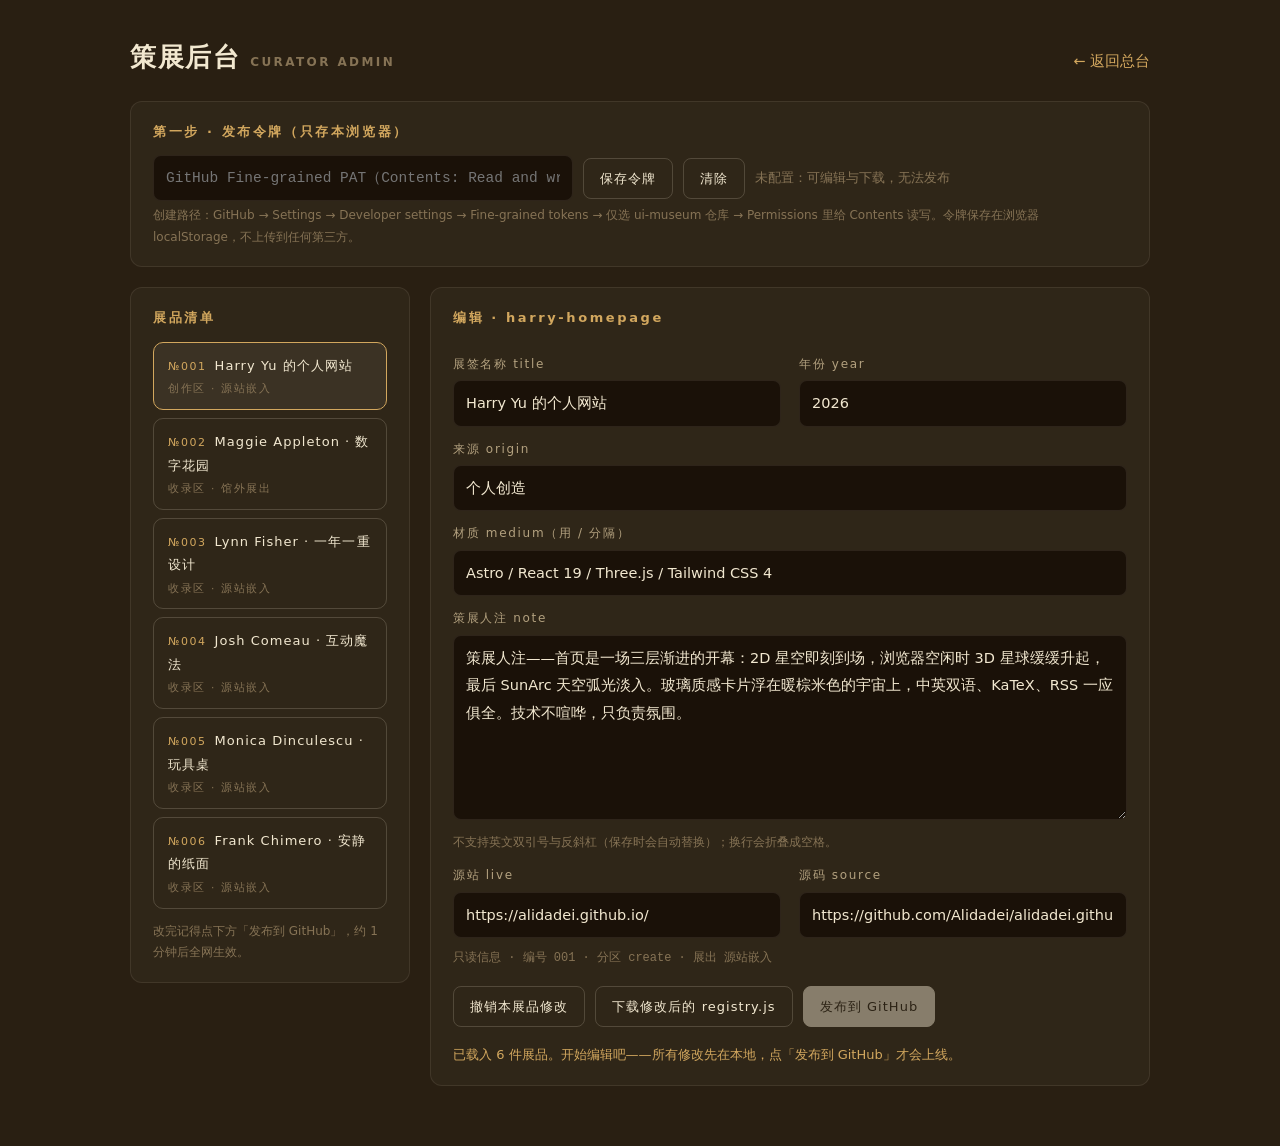
==== admin/index.html @ f0189760 "feat: 策展后台——可视化编辑展品介绍，GitHub API 一键发布（admin/ + admin-core 外科手术回写 + 回归测试）" ====
<!doctype html>
<html lang="zh-CN">
<head>
<meta charset="utf-8">
<meta name="viewport" content="width=device-width, initial-scale=1">
<title>策展后台 · 界面收藏馆</title>
<meta name="robots" content="noindex">
<meta name="theme-color" content="#291f12">
<link rel="icon" href="data:image/svg+xml,%3Csvg xmlns='http://www.w3.org/2000/svg' viewBox='0 0 64 64'%3E%3Crect x='4' y='4' width='56' height='56' rx='10' fill='%23b5442f'/%3E%3Ctext x='32' y='45' font-size='34' text-anchor='middle' fill='%23f6ecdb' font-family='serif'%3E%E7%AD%96%3C/text%3E%3C/svg%3E">
<link rel="stylesheet" href="../shared/earth-tokens/tokens.css">
<style>
  * { box-sizing: border-box; margin: 0; padding: 0; }
  body {
    background: var(--bg); color: var(--ink);
    font-family: "Segoe UI", "PingFang SC", "Microsoft YaHei", system-ui, sans-serif;
    font-size: 14.5px; line-height: 1.8; min-height: 100vh; padding: 34px 40px 60px;
  }
  main { max-width: 1020px; margin: 0 auto; }
  a { color: var(--gold); text-decoration: none; }
  a:hover { text-decoration: underline; }
  .top { display: flex; justify-content: space-between; align-items: baseline; flex-wrap: wrap; gap: 10px; }
  h1 { font-size: 26px; font-weight: 700; letter-spacing: 0.06em; }
  h1 small { color: var(--ink-faint); font-size: 12px; letter-spacing: 0.2em; margin-left: 10px; }
  .panel {
    border: 1px solid var(--line-soft); border-radius: 12px;
    background: rgba(242, 232, 208, 0.03); padding: 18px 22px; margin-top: 20px;
  }
  .panel h2 { font-size: 13px; letter-spacing: 0.2em; color: var(--gold); font-weight: 600; margin-bottom: 12px; }
  .row { display: flex; gap: 10px; flex-wrap: wrap; align-items: center; }
  input[type="text"], input[type="password"], textarea {
    width: 100%; background: var(--soil); color: var(--ink);
    border: 1px solid var(--line-soft); border-radius: 8px;
    padding: 9px 12px; font: inherit; outline: none;
  }
  input:focus, textarea:focus { border-color: var(--gold); }
  textarea { resize: vertical; line-height: 1.9; }
  input[type="password"] { max-width: 420px; font-family: ui-monospace, Consolas, monospace; }
  label { display: block; font-size: 12px; color: var(--ink-dim); letter-spacing: 0.14em; margin: 12px 0 5px; }
  button {
    font: inherit; font-size: 13px; letter-spacing: 0.08em;
    background: none; color: var(--ink); border: 1px solid var(--line);
    border-radius: 8px; padding: 8px 16px; cursor: pointer;
    transition: background 0.2s, color 0.2s, border-color 0.2s;
  }
  button:hover { border-color: var(--gold); }
  button.primary { background: var(--ink); color: var(--bg); border-color: var(--ink); }
  button.primary:hover { background: var(--gold); border-color: var(--gold); }
  button.danger { color: var(--seal); border-color: var(--seal); }
  button:disabled { opacity: 0.45; cursor: not-allowed; }
  .layout { display: grid; grid-template-columns: 280px 1fr; gap: 20px; margin-top: 20px; align-items: start; }
  .exlist { display: flex; flex-direction: column; gap: 8px; }
  .exlist button { text-align: left; padding: 11px 14px; border-radius: 10px; }
  .exlist button.on { border-color: var(--gold); background: rgba(242, 232, 208, 0.06); }
  .exlist .no { color: var(--gold); font-size: 11px; margin-right: 8px; letter-spacing: 0.14em; }
  .exlist .dirty::after { content: " ●"; color: var(--gold); }
  .exlist .zone { display: block; font-size: 10.5px; color: var(--ink-faint); letter-spacing: 0.16em; margin-top: 2px; }
  .grid2 { display: grid; grid-template-columns: 1fr 1fr; gap: 0 18px; }
  .meta { color: var(--ink-faint); font-size: 12px; margin-top: 10px; font-family: ui-monospace, Consolas, monospace; }
  .status { margin-top: 16px; font-size: 13px; color: var(--ink-dim); min-height: 24px; white-space: pre-wrap; }
  .status.err { color: var(--seal); }
  .status.ok { color: var(--gold); }
  .note-hint { font-size: 12px; color: var(--ink-faint); margin-top: 4px; }
  @media (max-width: 760px) { .layout { grid-template-columns: 1fr; } .grid2 { grid-template-columns: 1fr; } body { padding: 24px 18px 60px; } }
</style>
</head>
<body>
<main>
  <div class="top">
    <h1>策展后台<small>CURATOR ADMIN</small></h1>
    <a href="../">← 返回总台</a>
  </div>

  <div class="panel">
    <h2>第一步 · 发布令牌（只存本浏览器）</h2>
    <div class="row">
      <input type="password" id="token" placeholder="GitHub Fine-grained PAT（Contents: Read and write，仅限 ui-museum）">
      <button id="saveToken" type="button">保存令牌</button>
      <button id="clearToken" type="button">清除</button>
      <span id="tokenState" style="font-size:12.5px;color:var(--ink-faint)">未配置：可编辑与下载，无法发布</span>
    </div>
    <p class="note-hint">创建路径：GitHub → Settings → Developer settings → Fine-grained tokens → 仅选 ui-museum 仓库 → Permissions 里给 Contents 读写。令牌保存在浏览器 localStorage，不上传到任何第三方。</p>
  </div>

  <div class="layout">
    <div class="panel" style="margin-top:0">
      <h2>展品清单</h2>
      <div class="exlist" id="exlist"></div>
      <p class="note-hint" style="margin-top:12px">改完记得点下方「发布到 GitHub」，约 1 分钟后全网生效。</p>
    </div>

    <div class="panel" style="margin-top:0">
      <h2 id="editTitle">选择一件展品</h2>
      <div class="grid2">
        <div><label>展签名称 title</label><input type="text" id="f-title"></div>
        <div><label>年份 year</label><input type="text" id="f-year"></div>
      </div>
      <label>来源 origin</label><input type="text" id="f-origin">
      <label>材质 medium（用 / 分隔）</label><input type="text" id="f-medium">
      <label>策展人注 note</label>
      <textarea id="f-note" rows="6"></textarea>
      <p class="note-hint">不支持英文双引号与反斜杠（保存时会自动替换）；换行会折叠成空格。</p>
      <div class="grid2">
        <div><label>源站 live</label><input type="text" id="f-live"></div>
        <div><label>源码 source</label><input type="text" id="f-source"></div>
      </div>
      <div class="meta" id="f-meta"></div>
      <div class="row" style="margin-top:16px">
        <button id="revert" type="button">撤销本展品修改</button>
        <button id="download" type="button">下载修改后的 registry.js</button>
        <button id="publish" type="button" class="primary">发布到 GitHub</button>
      </div>
      <div class="status" id="status"></div>
    </div>
  </div>
</main>

<script src="admin-core.js"></script>
<script src="../registry.js"></script>
<script>
(function () {
  "use strict";
  const TOKEN_KEY = "museum-admin-token";
  const REPO = "Alidadei/ui-museum";
  const PATH = "registry.js";
  const FIELDS = ["title", "year", "origin", "medium", "note", "live", "source"];
  // medium 是数组字段（["a","b"] → "a / b"），单独走读写通道
  const getFieldOn = (slice, f) => f === "medium"
    ? RegistryDoc.getArrayField(slice, f)
    : RegistryDoc.getField(slice, f);
  const setFieldOn = (slice, f, v) => f === "medium"
    ? RegistryDoc.setArrayField(slice, f, v)
    : RegistryDoc.setField(slice, f, v);

  const $ = (id) => document.getElementById(id);
  const statusEl = $("status");
  let doc = null;          // RegistryDoc.parse 的结果（基于仓库原文件）
  let originalText = "";   // 拉取到的 registry.js 原文
  let currentId = null;
  const edits = {};        // { "id:field": value }
  let currentSha = null;

  const setStatus = (msg, cls) => { statusEl.textContent = msg; statusEl.className = "status" + (cls ? " " + cls : ""); };
  const getToken = () => localStorage.getItem(TOKEN_KEY) || "";

  function refreshTokenState(msg) {
    const t = getToken();
    $("token").value = t;
    $("tokenState").textContent = msg || (t ? "已保存令牌（长度 " + t.length + "）" : "未配置：可编辑与下载，无法发布");
    $("publish").disabled = !t;
  }

  function allEdits() {
    // 合并同一展品的多字段修改
    const byId = {};
    Object.keys(edits).forEach((k) => {
      const [id, field] = k.split(":");
      (byId[id] = byId[id] || {})[field] = edits[k];
    });
    const list = [];
    doc.entries.forEach((e) => {
      const id = RegistryDoc.entryId(e.slice);
      if (!byId[id]) return;
      let slice = e.slice;
      Object.keys(byId[id]).forEach((f) => { slice = setFieldOn(slice, f, byId[id][f]); });
      list.push({ start: e.start, end: e.end, text: slice });
    });
    return list;
  }

  function applyEditsToForm(id) {
    const e = doc.entries.find((e) => RegistryDoc.entryId(e.slice) === id);
    if (!e) return;
    let slice = e.slice;
    FIELDS.forEach((f) => {
      const k = id + ":" + f;
      if (edits[k] !== undefined) slice = RegistryDoc.setField(slice, f, edits[k]);
    });
    $("editTitle").textContent = "编辑 · " + id;
    FIELDS.forEach((f) => {
      const v = getFieldOn(slice, f);
      if (f === "note") $("f-note").value = v || "";
      else $("f-" + f).value = v || "";
    });
    const offsite = /embed:\s*false/.test(slice);
    $("f-meta").textContent = "只读信息 · " +
      "编号 " + (RegistryDoc.getField(slice, "no") || "?") +
      " · 分区 " + (RegistryDoc.getField(slice, "zone") || "collect") +
      " · 展出 " + (offsite ? "馆外（新窗口）" : (RegistryDoc.getField(slice, "url") ? "源站嵌入" : "本地 uis/"));
  }

  function markDirty() {
    document.querySelectorAll(".exlist button").forEach((b) => {
      const any = Object.keys(edits).some((k) => k.startsWith(b.dataset.id + ":"));
      b.classList.toggle("dirty", any);
    });
  }

  function selectExhibit(id) {
    currentId = id;
    document.querySelectorAll(".exlist button").forEach((b) => b.classList.toggle("on", b.dataset.id === id));
    applyEditsToForm(id);
  }

  function buildList() {
    const box = $("exlist");
    box.innerHTML = "";
    EXHIBITS.forEach((ex) => {
      const b = document.createElement("button");
      b.type = "button";
      b.dataset.id = ex.id;
      const no = document.createElement("span");
      no.className = "no";
      no.textContent = "№" + ex.no;
      b.appendChild(no);
      b.appendChild(document.createTextNode(ex.title));
      const z = document.createElement("span");
      z.className = "zone";
      z.textContent = (ex.zone === "create" ? "创作区" : "收录区") + " · " + (ex.embed === false ? "馆外展出" : (ex.path ? "本地 uis/" : "源站嵌入"));
      b.appendChild(z);
      b.addEventListener("click", () => selectExhibit(ex.id));
      box.appendChild(b);
    });
  }

  async function loadRegistry() {
    setStatus("正在载入 registry.js …");
    const res = await fetch("../registry.js", { cache: "no-store" });
    originalText = await res.text();
    doc = RegistryDoc.parse(originalText);
    buildList();
    selectExhibit(EXHIBITS[0].id);
    setStatus("已载入 " + EXHIBITS.length + " 件展品。开始编辑吧——所有修改先在本地，点「发布到 GitHub」才会上线。", "ok");
  }

  FIELDS.forEach((f) => {
    $("f-" + f).addEventListener("input", () => {
      if (!currentId) return;
      const original = getFieldOn(
        doc.entries.find((e) => RegistryDoc.entryId(e.slice) === currentId).slice, f);
      const now = $("f-" + f).value;
      if (now === original) delete edits[currentId + ":" + f];
      else edits[currentId + ":" + f] = now;
      markDirty();
    });
  });

  $("saveToken").addEventListener("click", () => {
    localStorage.setItem(TOKEN_KEY, $("token").value.trim());
    refreshTokenState("令牌已保存到本浏览器 ✓");
  });
  $("clearToken").addEventListener("click", () => {
    localStorage.removeItem(TOKEN_KEY);
    $("token").value = "";
    refreshTokenState("已清除");
  });

  $("revert").addEventListener("click", () => {
    if (!currentId) return;
    Object.keys(edits).forEach((k) => { if (k.startsWith(currentId + ":")) delete edits[k]; });
    applyEditsToForm(currentId);
    markDirty();
    setStatus("已撤销「" + currentId + "」的本地修改。");
  });

  $("download").addEventListener("click", () => {
    const text = RegistryDoc.applyEdits(originalText, allEdits());
    const blob = new Blob([text], { type: "text/javascript" });
    const a = document.createElement("a");
    a.href = URL.createObjectURL(blob);
    a.download = "registry.js";
    a.click();
    URL.revokeObjectURL(a.href);
  });

  $("publish").addEventListener("click", async () => {
    const token = getToken();
    if (!token) { setStatus("请先保存发布令牌。", "err"); return; }
    const editsList = allEdits();
    if (!editsList.length) { setStatus("没有需要发布的修改。", "err"); return; }
    const newText = RegistryDoc.applyEdits(originalText, editsList);
    try { new Function(newText + "; return EXHIBITS.length;"); }
    catch (e) { setStatus("改写结果语法异常，已阻止发布：" + e.message, "err"); return; }

    setStatus("正在发布…");
    try {
      const meta = await fetch("https://api.github.com/repos/" + REPO + "/contents/" + PATH + "?ref=main", {
        headers: { Authorization: "Bearer " + token, Accept: "application/vnd.github+json" },
      });
      if (!meta.ok) throw new Error("读取仓库文件失败（" + meta.status + "）：令牌无效或没有 Contents 读权限");
      currentSha = (await meta.json()).sha;

      const put = await fetch("https://api.github.com/repos/" + REPO + "/contents/" + PATH, {
        method: "PUT",
        headers: { Authorization: "Bearer " + token, Accept: "application/vnd.github+json" },
        body: JSON.stringify({
          message: "策展后台: 更新展品介绍",
          content: btoa(unescape(encodeURIComponent(newText))),
          sha: currentSha,
          branch: "main",
        }),
      });
      if (!put.ok) {
        const err = await put.json().catch(() => ({}));
        throw new Error("提交失败（" + put.status + "）：" + (err.message || "未知错误"));
      }
      const commit = (await put.json()).commit;
      setStatus("已提交 ✓（" + commit.sha.slice(0, 7) + "）GitHub Pages 约 1 分钟后自动上线，届时点「刷新」可载入最新内容。\n本次修改了：" + Object.keys(edits).map((k) => k.replace(":", " 的 ")).join("；"), "ok");
      originalText = newText;
      doc = RegistryDoc.parse(originalText);
      Object.keys(edits).forEach((k) => delete edits[k]);
      markDirty();
    } catch (e) {
      setStatus("✗ " + e.message, "err");
    }
  });

  // ── 启动 ──
  refreshTokenState();
  loadRegistry().catch((e) => setStatus("载入失败：" + e.message, "err"));
})();
</script>
</body>
</html>
---- shared/earth-tokens/tokens.css ----
/* ============================================================
 * 馆藏原子 原001 · 夯土色票 earth-tokens
 * ------------------------------------------------------------
 * 界面收藏馆全套土色系设计令牌（CSS 自定义属性）。
 * 引入本文件后即可使用：
 *   --bg        暗夯土底色
 *   --bg-soft   顶部光晕 / 亮一档的底
 *   --ink       主文字（米色）
 *   --ink-dim   次级文字
 *   --ink-faint 弱化文字
 *   --gold      赭金点缀
 *   --seal      印章红
 *   --soil      相框 / 深处土黑
 *   --line / --line-soft  发丝分隔线
 * 总台 (assets/hub.css) 正通过 @import 领用本原子。
 * ============================================================ */

:root {
  --bg: #291f12;
  --bg-soft: #46331a;
  --ink: #f2e8d0;
  --ink-dim: #b3a17f;
  --ink-faint: #867355;
  --gold: #d2a75e;
  --seal: #b5442f;
  --soil: #1a1108;
  --line: rgba(242, 232, 208, 0.18);
  --line-soft: rgba(242, 232, 208, 0.09);
}
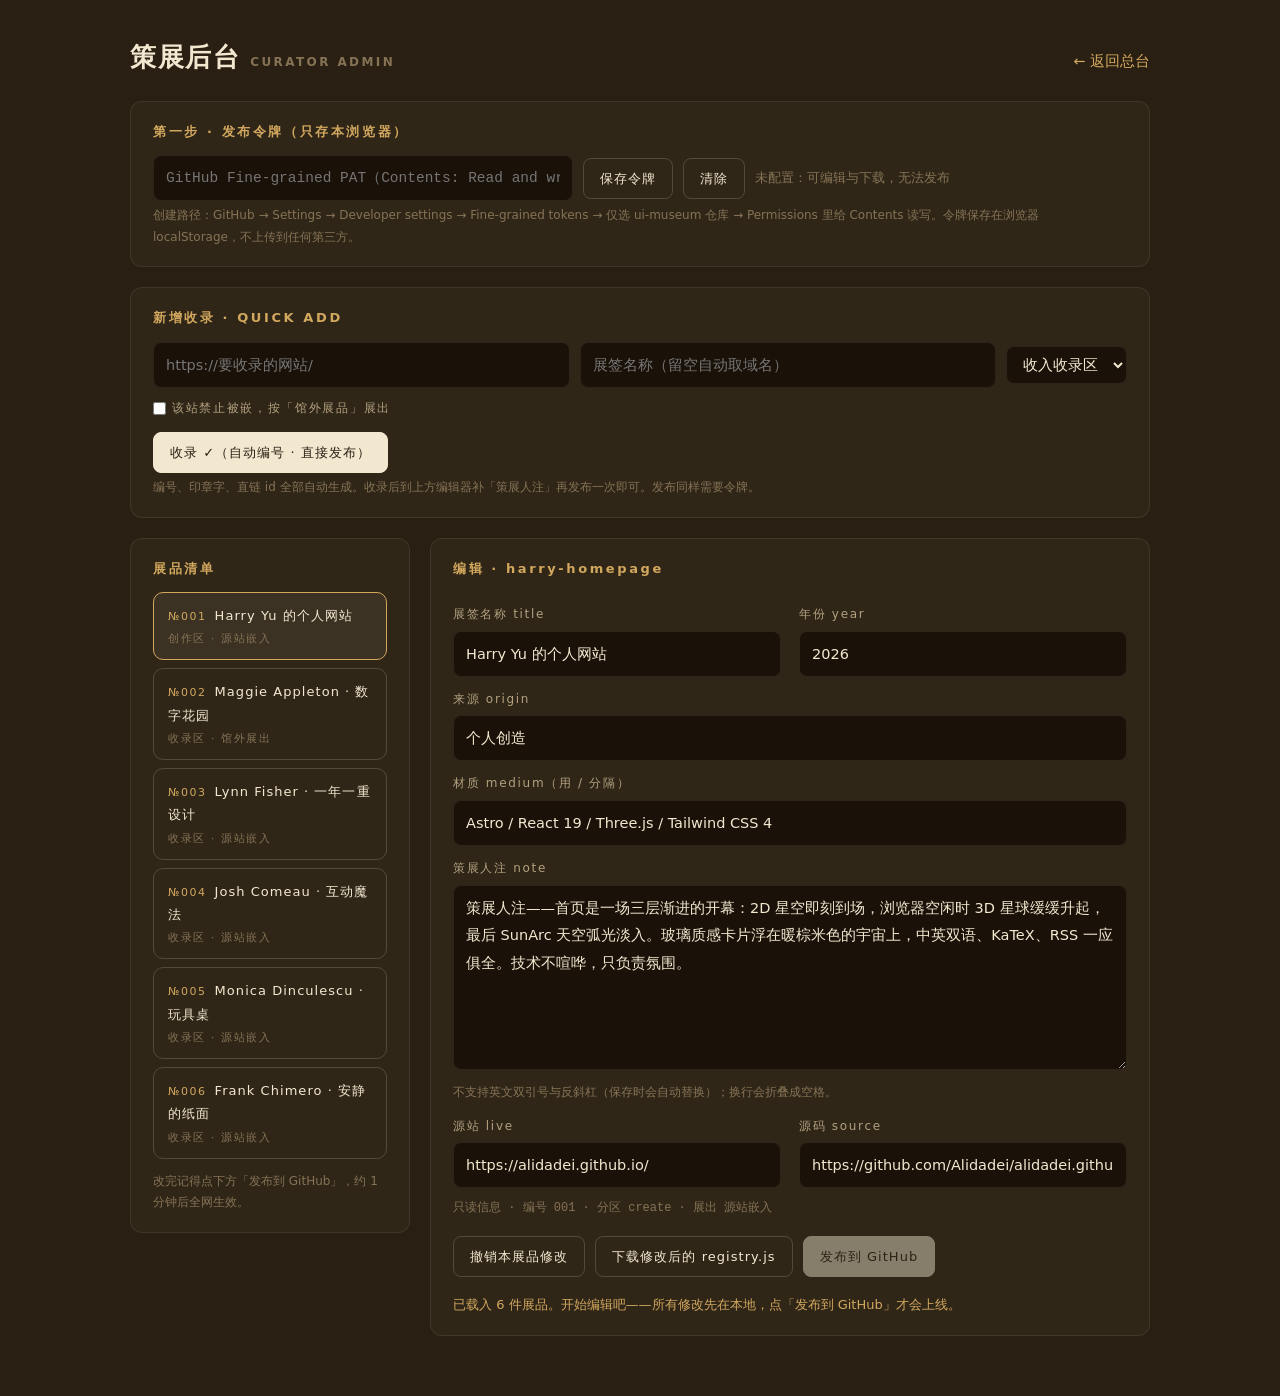
==== commit 1e90875b: "feat: 策展后台新增「收录 ✓」——填 URL 一键收录（自动编号/印章字/直链 id，生成条目直进发布管线）" ====
--- a/admin/index.html
+++ b/admin/index.html
@@ -81,6 +81,28 @@
     <p class="note-hint">创建路径：GitHub → Settings → Developer settings → Fine-grained tokens → 仅选 ui-museum 仓库 → Permissions 里给 Contents 读写。令牌保存在浏览器 localStorage，不上传到任何第三方。</p>
   </div>
 
+  <div class="panel">
+    <h2>新增收录 · QUICK ADD</h2>
+    <div class="row">
+      <input type="text" id="na-url" placeholder="https://要收录的网站/" style="flex:1; min-width:260px">
+      <input type="text" id="na-title" placeholder="展签名称（留空自动取域名）" style="flex:1; min-width:220px">
+      <select id="na-zone" style="background:var(--soil);color:var(--ink);border:1px solid var(--line-soft);border-radius:8px;padding:9px 12px;font:inherit">
+        <option value="collect">收入收录区</option>
+        <option value="create">放入创作区</option>
+      </select>
+    </div>
+    <div class="row" style="margin-top:10px">
+      <label style="margin:0;display:flex;align-items:center;gap:6px;cursor:pointer">
+        <input type="checkbox" id="na-embed"> 该站禁止被嵌，按「馆外展品」展出
+      </label>
+      <span id="na-preview" style="font-size:12px;color:var(--ink-faint)"></span>
+    </div>
+    <div class="row" style="margin-top:12px">
+      <button id="na-go" type="button" class="primary">收录 ✓（自动编号 · 直接发布）</button>
+    </div>
+    <p class="note-hint">编号、印章字、直链 id 全部自动生成。收录后到上方编辑器补「策展人注」再发布一次即可。发布同样需要令牌。</p>
+  </div>
+
   <div class="layout">
     <div class="panel" style="margin-top:0">
       <h2>展品清单</h2>
@@ -138,6 +160,29 @@
   let currentId = null;
   const edits = {};        // { "id:field": value }
   let currentSha = null;
+  let pendingInsert = null; // 待发布的新增条目 { at, block }
+
+  const CN = ["壹", "贰", "叁", "肆", "伍", "陆", "柒", "捌", "玖", "拾", "拾壹", "拾贰"];
+
+  function genId(url) {
+    let host = url;
+    try { host = new URL(url).hostname; } catch (_) {}
+    let base = host.replace(/^www\./, "").split(".")
+      .filter((p) => !["com", "net", "org", "io", "me", "ca", "cn", "dev", "app"].includes(p))
+      .join("-") || host;
+    base = base.toLowerCase().replace(/[^a-z0-9-]+/g, "-").replace(/^-+|-+$/g, "") || "site";
+    let id = base, k = 2;
+    while (EXHIBITS.some((x) => x.id === id)) id = base + "-" + (k++);
+    return id;
+  }
+  function nextNo() {
+    const mx = Math.max(0, ...EXHIBITS.map((x) => parseInt(x.no, 10) || 0));
+    return String(mx + 1).padStart(3, "0");
+  }
+  function nextCn() {
+    const used = new Set(EXHIBITS.map((x) => x.cn));
+    return CN.find((c) => !used.has(c)) || "展";
+  }
 
   const setStatus = (msg, cls) => { statusEl.textContent = msg; statusEl.className = "status" + (cls ? " " + cls : ""); };
   const getToken = () => localStorage.getItem(TOKEN_KEY) || "";
@@ -272,16 +317,19 @@
     URL.revokeObjectURL(a.href);
   });
 
-  $("publish").addEventListener("click", async () => {
+  $("publish").addEventListener("click", () => publishAll("正在发布…"));
+
+  async function publishAll(prefix) {
     const token = getToken();
-    if (!token) { setStatus("请先保存发布令牌。", "err"); return; }
-    const editsList = allEdits();
-    if (!editsList.length) { setStatus("没有需要发布的修改。", "err"); return; }
-    const newText = RegistryDoc.applyEdits(originalText, editsList);
+    if (!token) { setStatus("请先保存发布令牌。", "err"); return false; }
+    const ops = allEdits();
+    if (pendingInsert) ops.push(pendingInsert);
+    if (!ops.length) { setStatus("没有需要发布的修改。", "err"); return false; }
+    const newText = RegistryDoc.applyEdits(originalText, ops);
     try { new Function(newText + "; return EXHIBITS.length;"); }
-    catch (e) { setStatus("改写结果语法异常，已阻止发布：" + e.message, "err"); return; }
-
-    setStatus("正在发布…");
+    catch (e) { setStatus("改写结果语法异常，已阻止发布：" + e.message, "err"); return false; }
+
+    setStatus(prefix);
     try {
       const meta = await fetch("https://api.github.com/repos/" + REPO + "/contents/" + PATH + "?ref=main", {
         headers: { Authorization: "Bearer " + token, Accept: "application/vnd.github+json" },
@@ -293,7 +341,7 @@
         method: "PUT",
         headers: { Authorization: "Bearer " + token, Accept: "application/vnd.github+json" },
         body: JSON.stringify({
-          message: "策展后台: 更新展品介绍",
+          message: pendingInsert ? "策展后台: 新增收录 + 更新展品介绍" : "策展后台: 更新展品介绍",
           content: btoa(unescape(encodeURIComponent(newText))),
           sha: currentSha,
           branch: "main",
@@ -304,14 +352,58 @@
         throw new Error("提交失败（" + put.status + "）：" + (err.message || "未知错误"));
       }
       const commit = (await put.json()).commit;
-      setStatus("已提交 ✓（" + commit.sha.slice(0, 7) + "）GitHub Pages 约 1 分钟后自动上线，届时点「刷新」可载入最新内容。\n本次修改了：" + Object.keys(edits).map((k) => k.replace(":", " 的 ")).join("；"), "ok");
+      const opsCount = ops.length;
+      pendingInsert = null;
       originalText = newText;
       doc = RegistryDoc.parse(originalText);
       Object.keys(edits).forEach((k) => delete edits[k]);
       markDirty();
+      setStatus("已提交 ✓（" + commit.sha.slice(0, 7) + "）GitHub Pages 约 1 分钟后自动上线，页面即将刷新载入最新清单。本次共 " + opsCount + " 处改动。", "ok");
+      setTimeout(() => location.reload(), 2200);
+      return true;
     } catch (e) {
       setStatus("✗ " + e.message, "err");
+      return false;
     }
+  }
+
+  /* ── 新增收录 ── */
+  function naPreview() {
+    const raw = $("na-url").value.trim();
+    const p = $("na-preview");
+    if (!raw) { p.textContent = ""; return; }
+    const url = /^https?:\/\//.test(raw) ? raw : "https://" + raw;
+    p.textContent = "将登记为 №" + nextNo() + " · id \"" + genId(url) + "\" · 印章字 " + nextCn() +
+      " · " + ($("na-zone").value === "create" ? "创作区" : "收录区");
+  }
+  $("na-url").addEventListener("input", naPreview);
+  $("na-zone").addEventListener("change", naPreview);
+
+  $("na-go").addEventListener("click", async () => {
+    const raw = $("na-url").value.trim();
+    if (!raw) { setStatus("请先填源站 URL。", "err"); return; }
+    if (pendingInsert) { setStatus("已有一条待发布的新收录，请先点「发布到 GitHub」。", "err"); return; }
+    const url = /^https?:\/\//.test(raw) ? raw : "https://" + raw;
+    let linkHost = url;
+    try { linkHost = new URL(url).hostname.replace(/^www\./, ""); } catch (_) {}
+    const block = RegistryDoc.buildEntry({
+      id: genId(url),
+      zone: $("na-zone").value,
+      no: nextNo(),
+      cn: nextCn(),
+      title: $("na-title").value.trim() || linkHost,
+      year: String(new Date().getFullYear()),
+      origin: $("na-zone").value === "create" ? "个人创造" : "收录",
+      url,
+      note: $("na-note").value.trim() || "策展人注——待补充。",
+      embedFalse: $("na-embed").checked,
+    });
+    const ins = RegistryDoc.insertIntoArray(originalText, doc, block);
+    try { new Function(ins.text + "; return EXHIBITS.length;"); }
+    catch (e) { setStatus("生成的条目语法异常，已阻止：" + e.message, "err"); return; }
+    pendingInsert = { at: ins.at, end: ins.at, text: "\n  " + block };
+    const done = await publishAll("正在收录并发布…");
+    if (!done && pendingInsert) setStatus((statusEl.textContent || "") + "\n新增条目已就绪：配置发布令牌后，点「收录 ✓」或「发布到 GitHub」均可。", "err");
   });
 
   // ── 启动 ──
